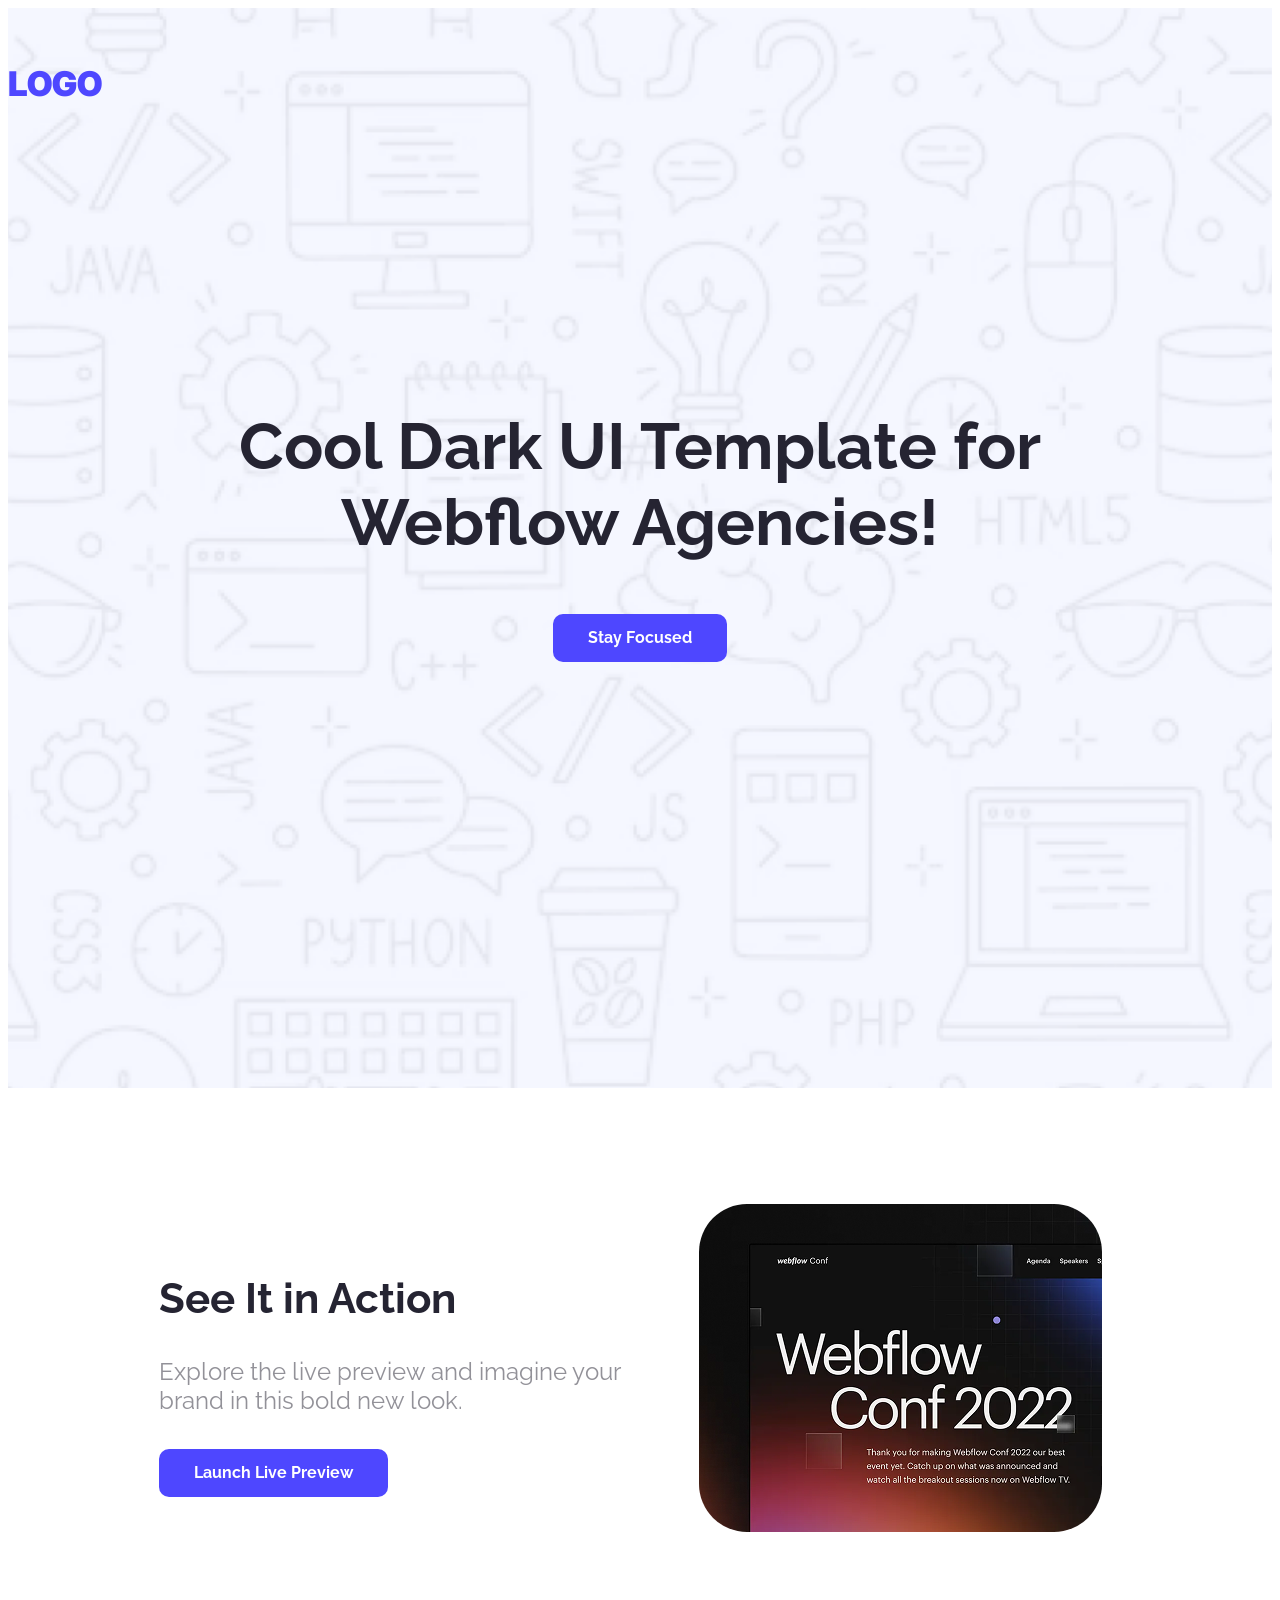
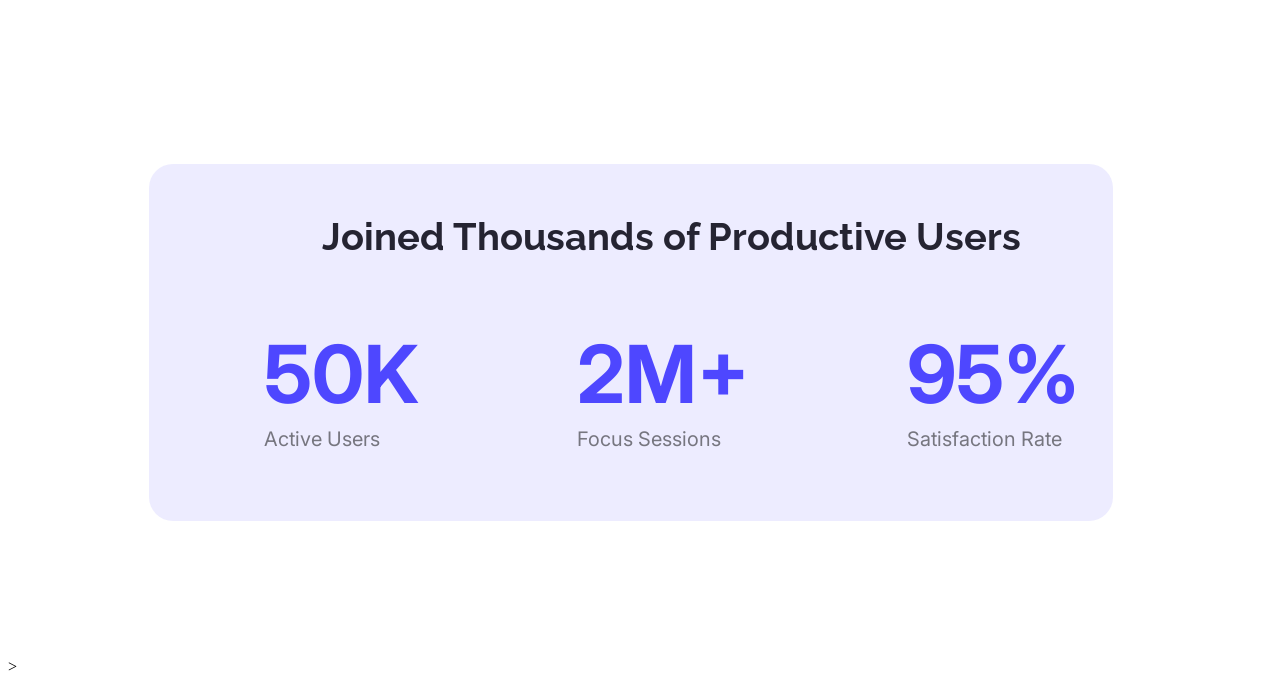
==== as.html @ eee3c975 "first commit" ====
<!DOCTYPE html>
<html lang="en">
<head>
    <meta charset="UTF-8">
    <meta name="viewport" content="width=device-width, initial-scale=1.0">
    <link rel="shortcut icon" href="Assets/as.webp" type="image/x-icon">
    <title>Assignment</title>
    <link rel="stylesheet" href="style/as.css">
<link rel="preconnect" href="https://fonts.googleapis.com">
<link rel="preconnect" href="https://fonts.gstatic.com" crossorigin>
<link href="https://fonts.googleapis.com/css2?family=Inter:ital,opsz,wght@0,14..32,100..900;1,14..32,100..900&family=Open+Sans:ital,wght@0,300..800;1,300..800&family=Raleway:ital,wght@0,100..900;1,100..900&display=swap" rel="stylesheet">
</head>
<body>
    <header>
<section class="main-sec">
    <div class="bg-img">
<div class="logo-sign-div">
    <h2 class="inter">LOGO</h2>
    <button class="bt-title">Sign  Up</button>
</div>
<div class="m-title">
    <h1 class="title">Cool Dark UI Template for Webflow Agencies!</h1>
    <button class="bt-col">Stay Focused</button>
</div>
    </div>
</section>
    </header>
<main>
<section>
    <div class="parent-img-title">
        <div class="first-div">
            <h2 class="first-title">See It in Action</h2>
            <h4 class="first-description">Explore the live preview and imagine 
                your brand in this bold new look.</h4>
            <button class="first-btn">Launch Live Preview</button>
              
        </div>
      <div class="img-div"><img src="Assets/wc-mini.png" alt=""></div>
    </div>
</section>
<section class="main-parent">
<div class="parent-third-section">
    <div class="third-title">Joined Thousands of Productive Users</div>
    <div class="second-third-section">
        <div  class="last-div">
       <h1 class="third-big-title">50K</h1>
        <p class="third-description">Active Users</p> 
    </div>
    <div  class="last-div">
      <h1 class="third-big-title">2M+</h1>
        <p  class="third-description">Focus Sessions</p> 
        </div>
    
    <div  class="last-div">
       <h1 class="third-big-title">95%</h1>
        <p class="third-description">Satisfaction Rate</p>
    </div>

    </div>
</div>
</section>

</main>
<footer>

</footer>


</body>
</html>>
---- style/as.css ----
.bg-img{
    background-image: url(../Assets/Hero-bg.png); 
    width: 100%;
    height: 1080px;
    background-position: center;
    background-size: cover;
    
}
.main-sec{
    width: 100%;
    /* min-height: 1600px; */
}
.logo-sign-div{
    width: 1540px;
    /* max-width: 0%; */
    margin: 0 auto;
    display: flex;
    align-items: center;
    justify-content: space-between;
    height: 150px;
}
/* .web-name{
    padding-left: 0;
} */


.inter {
  font-family: "Inter", sans-serif;
  /* font-optical-sizing: auto; */
  font-weight: 900;
  font-size: 34px;
  font-style: normal;
  color: #4E47FF;
}
.bt-col{
      width: 174px;
      display: flex;
    height: 48px;
    gap: 16px;
    border-radius: 10px;
    background-color: #4E47FF;
    color: #FFFFFF;
    border: none;
  font-family: "Raleway", sans-serif;
  font-weight: bold;
  font-style: normal; 
  justify-content: center;
  align-items: center;
     font-size: 16px;
}

.bt-title{
    display: flex;
    width: 136px;
    height: 48px;
    gap: 16px;
    font-size: 16px;
    border-radius: 10px;
    background-color: #4E47FF;
    color: #FFFFFF;
    border: none;
    align-items: center;
    justify-content: center;
  font-family: "Raleway", sans-serif;
  font-weight: bold;
  font-style: normal;
}
.title{
  font-family: "Raleway", sans-serif;
  font-size: 65px;
  font-weight: bold;
  font-style: normal;
  width: 905px;
  height: 152px;
  color: #252432;
   
}
.m-title{
    display: flex;
  width: 100%;
    height: 700px;
   justify-content: center;
   text-align: center;
   align-items: center;
flex-direction: column;
}
/* first style */
.first-description{
      font-family: "Raleway", sans-serif;
  font-size: 24px;
  font-weight: 400;
  font-style: normal;
  width: 517px;
  height: 60px;
  color: rgba(37, 36, 50, 0.5);
}
.first-title{
       font-family: "Raleway", sans-serif;
  font-size: 42px;
  font-weight: bold;
  font-style: normal;
  width: 517px;
  height: 49px;
  color: #252432;
}

.first-btn{
      display: flex;
    width: 229px;
    height: 48px;
    gap: 10px;
    font-size: 16px;
    border-radius: 10px;
    background-color: #4E47FF;
    color: #FFFFFF;
    border: none;
    align-items: center;
    justify-content: center;
  font-family: "Raleway", sans-serif;
  font-weight: bold;
  font-style: normal;
  line-height: 150%;
}
/* .first-div{
    
} */

.img-div{
    width: 403px;
    height: 328px;
    overflow: hidden;
    border-radius: 48px;
}

.img-div img{
    width: 100%;
    height: 100%;
    
}
.parent-img-title{
         display: flex;
    justify-content: space-around;
    align-items: center;
   padding-left: 140px;
   padding-right: 159px;
   padding-bottom: 116px;
   padding-top: 116px;

     
}
.parent-third-section{
    background-color:rgba(78, 71, 255, 0.1);
    padding-left: 80px;
    padding-left: 80px;
    padding-top: 50px;
    padding-bottom: 50px;
    justify-content: center;
    align-items: center;
    border-radius: 24px;
}
.main-parent{
    padding-top: 116px;
    padding-bottom: 137px;
    padding-left: 141px;
    padding-right: 159px;
}



.third-title{
    font-family: "Raleway", sans-serif;
  font-weight: bold;
  font-size: 38px;
  font-style: normal;
  color: #252432;
  /* width: 856px;
  height: 45px; */
  display: flex;
  align-items: center;
  justify-content: center;
  
}
.second-third-section{
   
display: flex;
gap: 158px ;

justify-content: center;


}

.third-big-title{
    font-weight: bold;
    font-size: 80px;
    font-family: "Inter", sans-serif;
    color: #4E47FF;
    margin-bottom: 0px;
}
.third-description{
    margin-top: 0px;
    font-family: "Inter", sans-serif;
    font-size: 20px;
    color:rgba(0, 0, 0, 0.5);
    font-weight: 400;
}

.last-div{
   gap: 5px;
   display: flex;
   flex-direction: column;
}
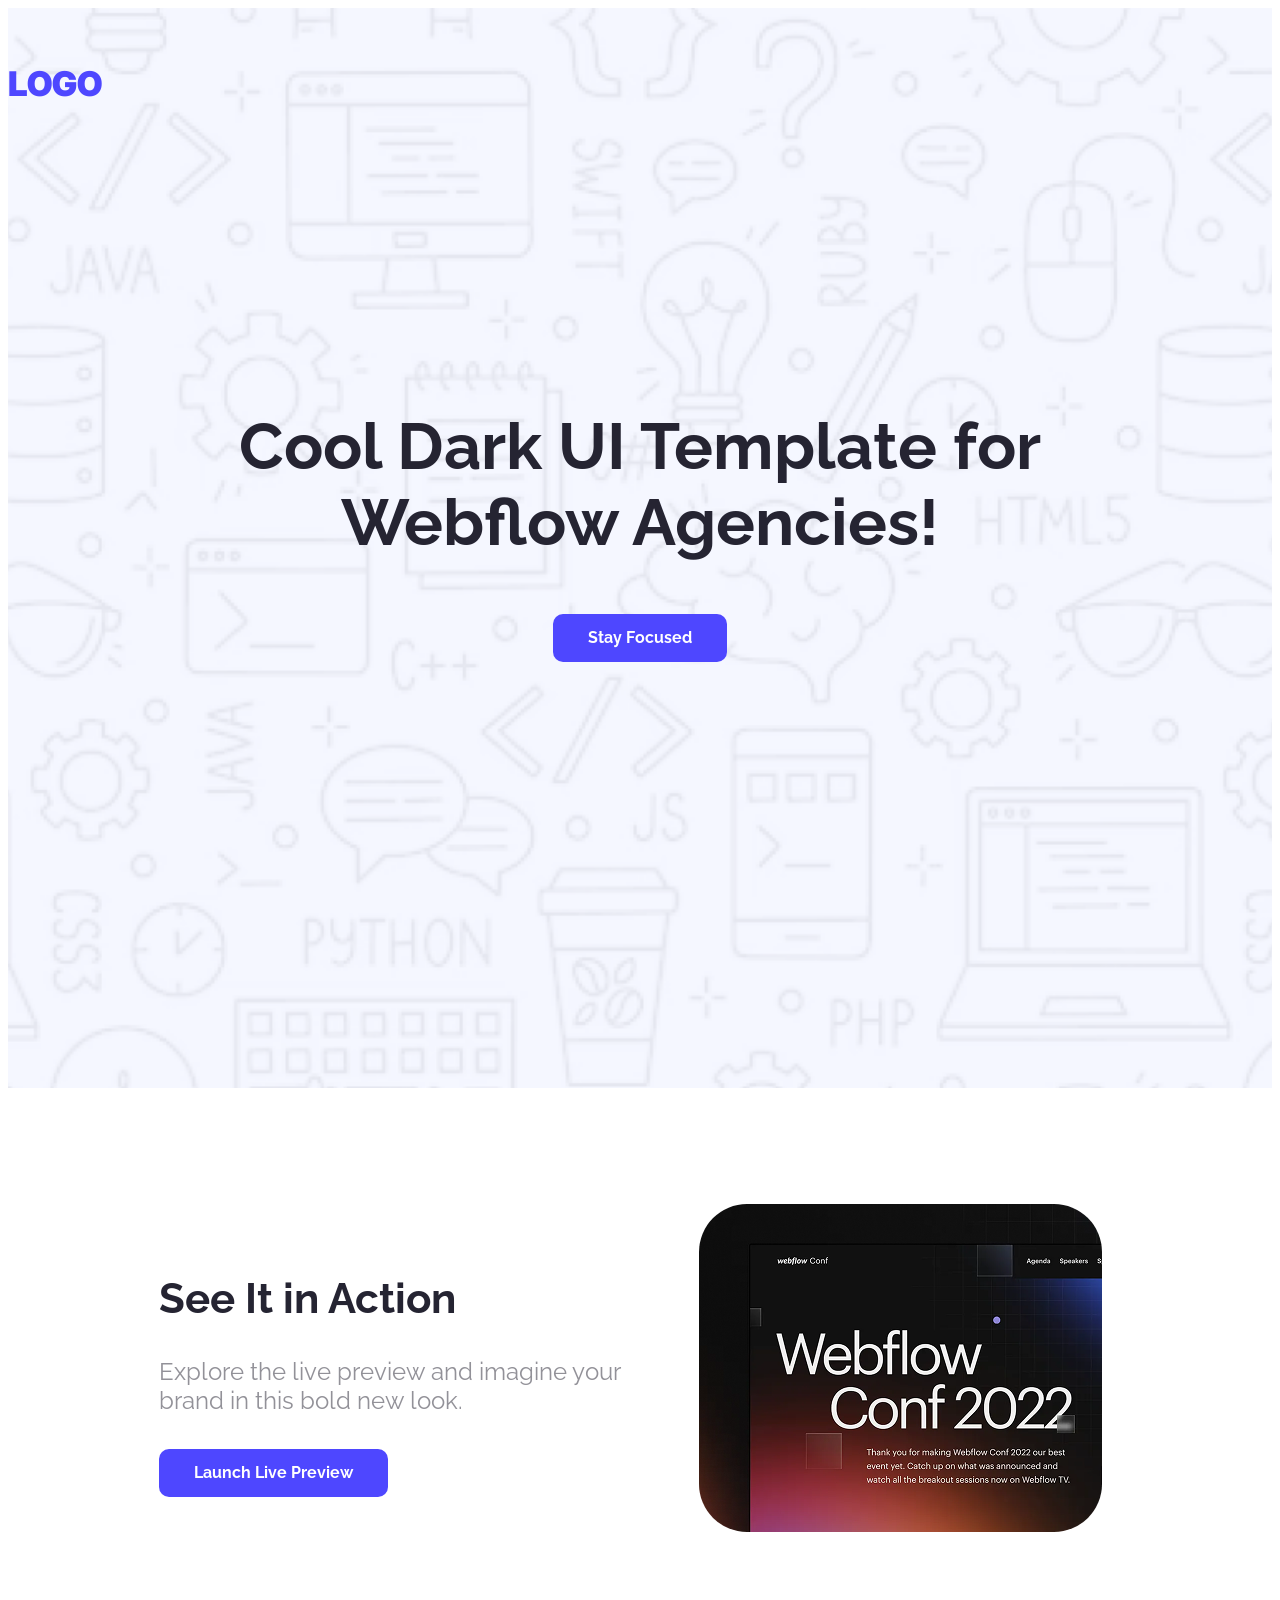
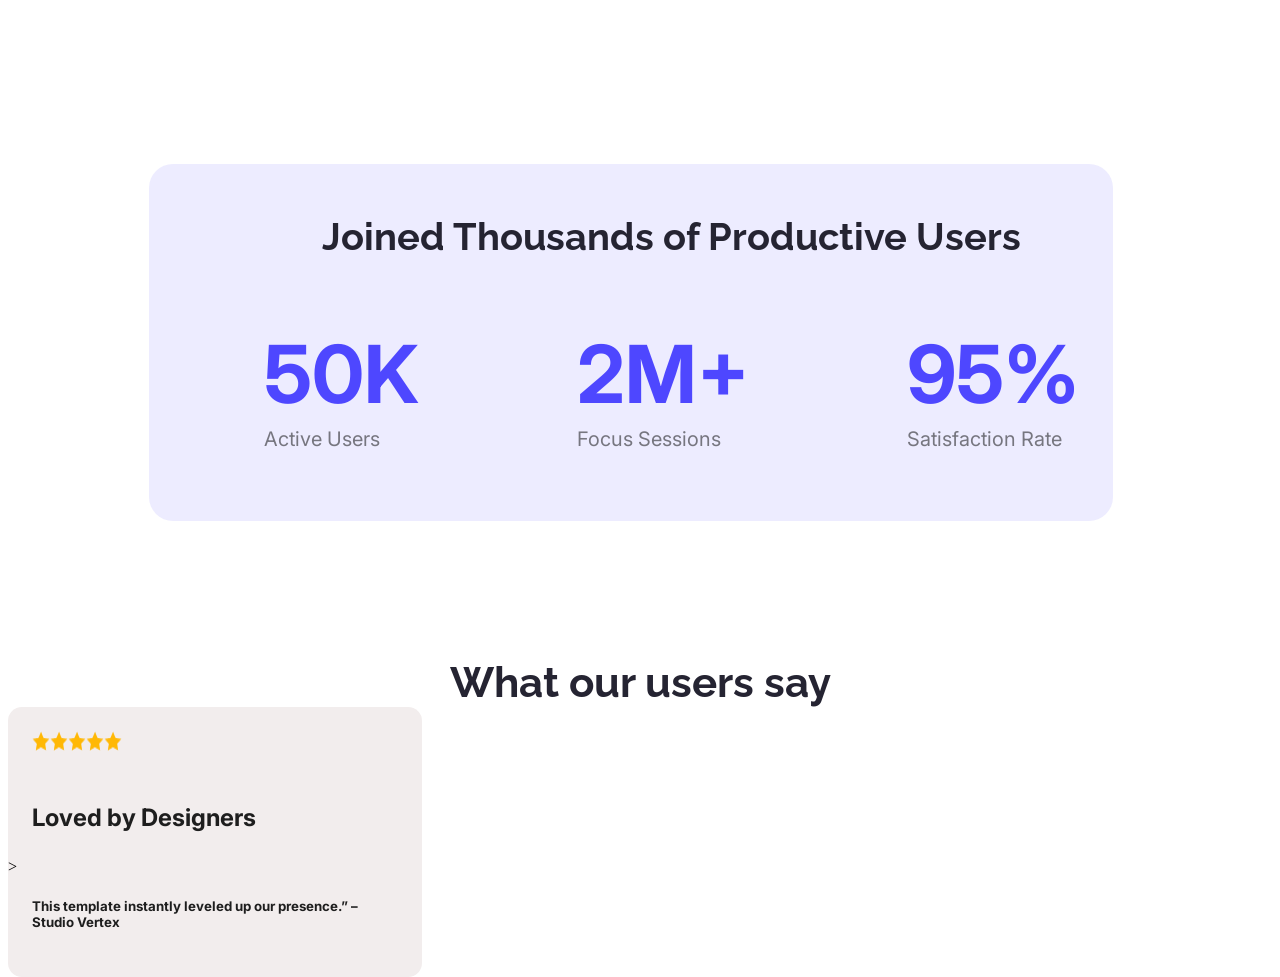
==== commit bff1e085: "add card" ====
--- a/as.html
+++ b/as.html
@@ -59,6 +59,25 @@
     </div>
 </div>
 </section>
+<section>
+    <div class="main-card">
+    <div class="fourth-section-title">What our users say</div>
+    <div class="main-second-section">
+        <div class="main-icon">
+        <img src="Assets/icon-star.png" alt="">
+<img src="Assets/icon-star.png" alt="">
+<img src="Assets/icon-star.png" alt="">
+<img src="Assets/icon-star.png" alt="">
+<img src="Assets/icon-star.png" alt="">
+</div>
+<div class="fourth-section-icon"><h1>Loved by Designers</h1></div>
+<div class="fourth-section-second-title"><h5>This template instantly leveled up our presence.” – Studio Vertex</h5></div>
+    </div>
+    </div>
+
+</section>
+
+
 
 </main>
 <footer>
--- a/style/as.css
+++ b/style/as.css
@@ -211,3 +211,61 @@
    flex-direction: column;
 }
 
+.main-second-section{
+  display: flex;
+  flex-direction: column;
+  justify-content: center;
+  width: 366px;
+   background-color: #F2EDED;
+   height: 243px;
+padding-bottom: 24px;
+padding-left: 24px;
+padding-right: 24px;
+padding-top: 24px;
+border-radius: 14px;
+gap: 24px;
+margin: 0%;
+
+}
+
+
+.fourth-section-title{
+      font-family: "Raleway", sans-serif;
+      font-weight: bold;
+      font-size: 42px;
+      display: flex;
+      justify-content: center;
+      color: #252432;
+
+}
+.fourth-section-icon{
+  display: flex;
+      font-family: "Inter", sans-serif;
+      font-weight: 300;
+      /* font-size: 24px; */
+      color: #1E1E1E;
+    
+
+}
+.fourth-section-second-title{
+  font-family: "Inter", sans-serif;
+  display: flex;
+  /* font-weight: 900; */
+  color: #1E1E1E;
+}
+.main-card{
+  display: flex;
+  flex-direction: column;
+     
+height: 200px;
+  
+}
+.main-icon{
+width: 20px;
+  min-height: 20px;
+  display: flex;
+  flex-direction: row;
+  margin-bottom: 8px;
+  
+
+}
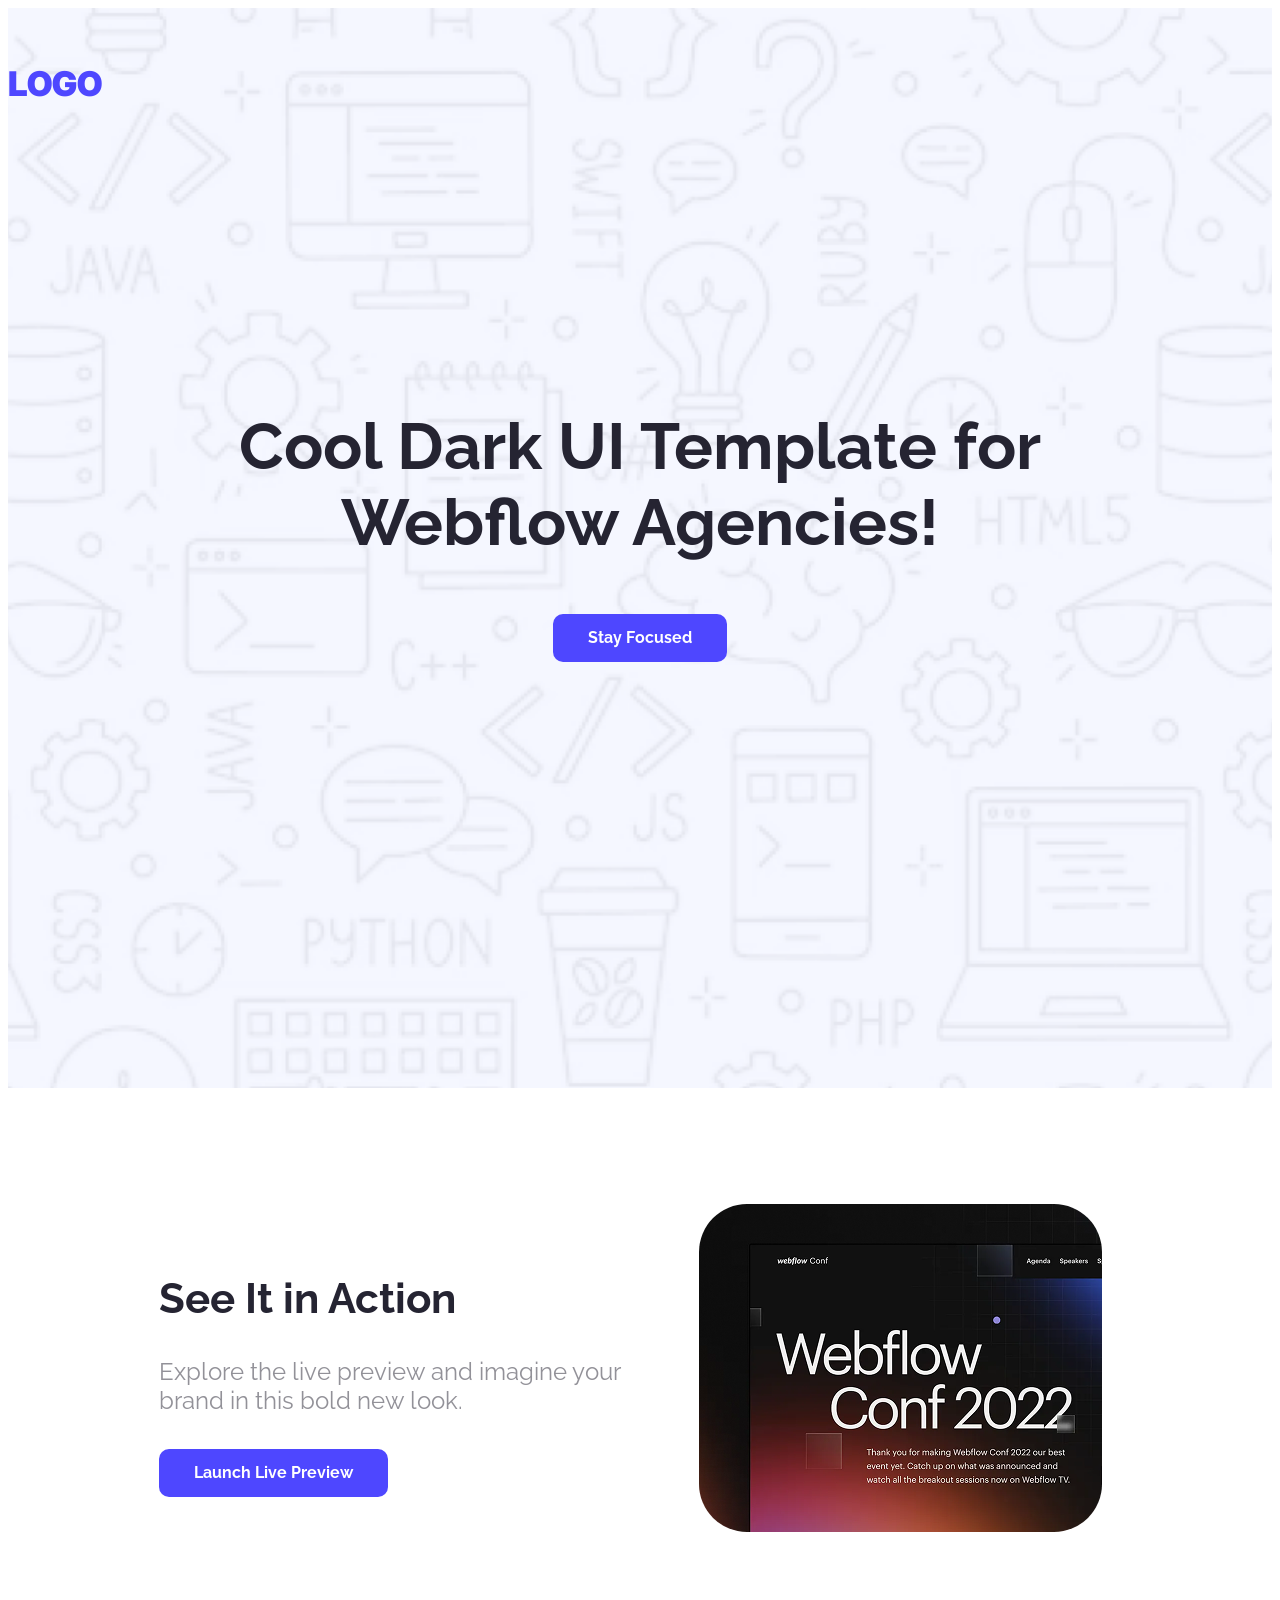
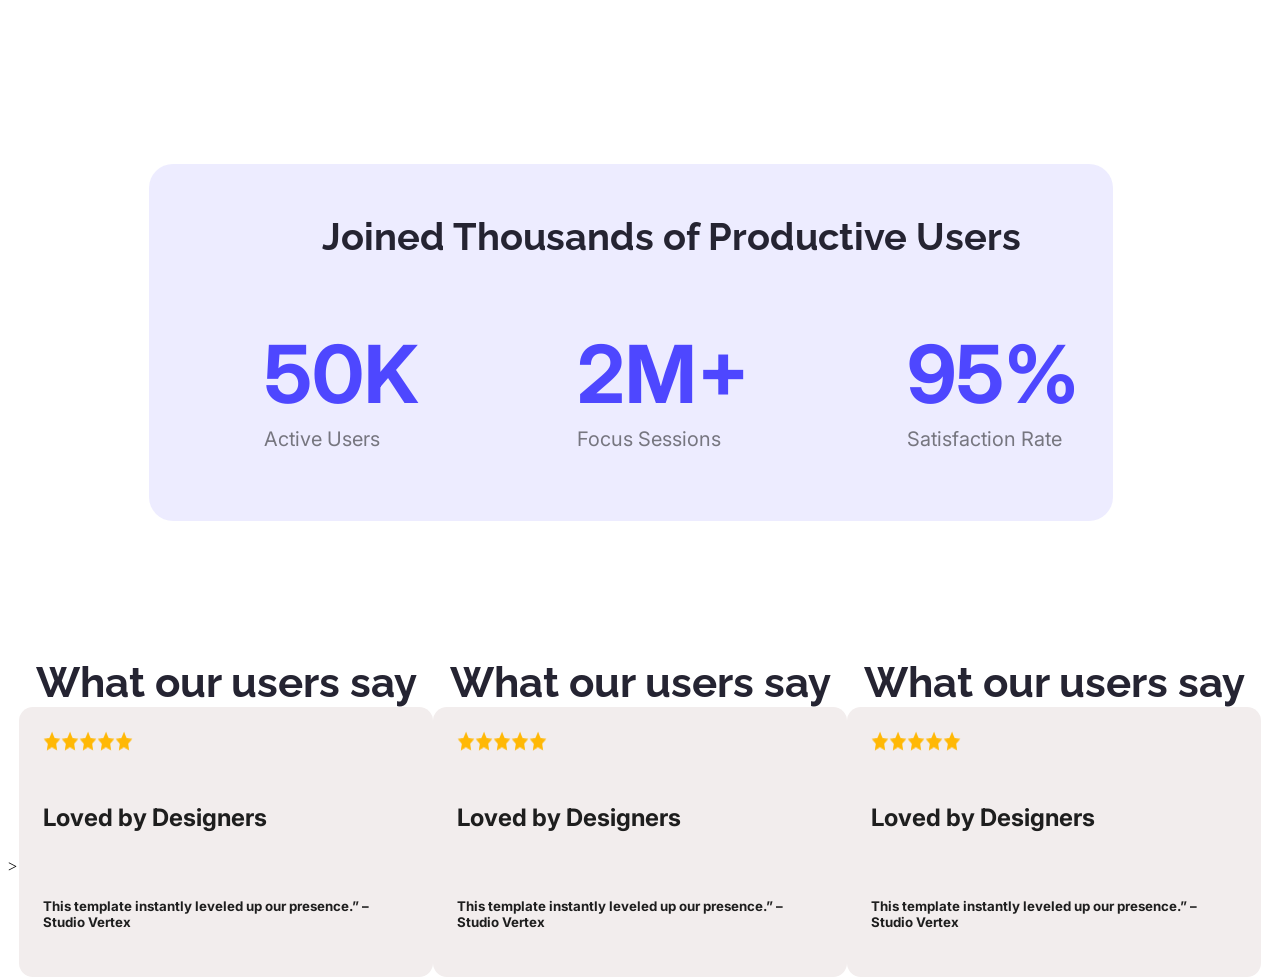
==== commit 8cb002e1: "add card" ====
--- a/as.html
+++ b/as.html
@@ -59,8 +59,41 @@
     </div>
 </div>
 </section>
-<section>
+<section class="container">
     <div class="main-card">
+    <div class="fourth-section-title">What our users say</div>
+    <div class="main-second-section">
+        <div class="main-icon">
+        <img src="Assets/icon-star.png" alt="">
+<img src="Assets/icon-star.png" alt="">
+<img src="Assets/icon-star.png" alt="">
+<img src="Assets/icon-star.png" alt="">
+<img src="Assets/icon-star.png" alt="">
+</div>
+<div class="fourth-section-icon"><h1>Loved by Designers</h1></div>
+<div class="fourth-section-second-title"><h5>This template instantly leveled up our presence.” – Studio Vertex</h5></div>
+    </div>
+    </div>
+
+
+
+     <div class="main-card">
+    <div class="fourth-section-title">What our users say</div>
+    <div class="main-second-section">
+        <div class="main-icon">
+        <img src="Assets/icon-star.png" alt="">
+<img src="Assets/icon-star.png" alt="">
+<img src="Assets/icon-star.png" alt="">
+<img src="Assets/icon-star.png" alt="">
+<img src="Assets/icon-star.png" alt="">
+</div>
+<div class="fourth-section-icon"><h1>Loved by Designers</h1></div>
+<div class="fourth-section-second-title"><h5>This template instantly leveled up our presence.” – Studio Vertex</h5></div>
+    </div>
+    </div>
+
+
+     <div class="main-card">
     <div class="fourth-section-title">What our users say</div>
     <div class="main-second-section">
         <div class="main-icon">
--- a/style/as.css
+++ b/style/as.css
@@ -268,4 +268,10 @@
   margin-bottom: 8px;
   
 
+}
+
+.container{
+  display: flex;
+  align-items: center;
+  justify-content: center;
 }
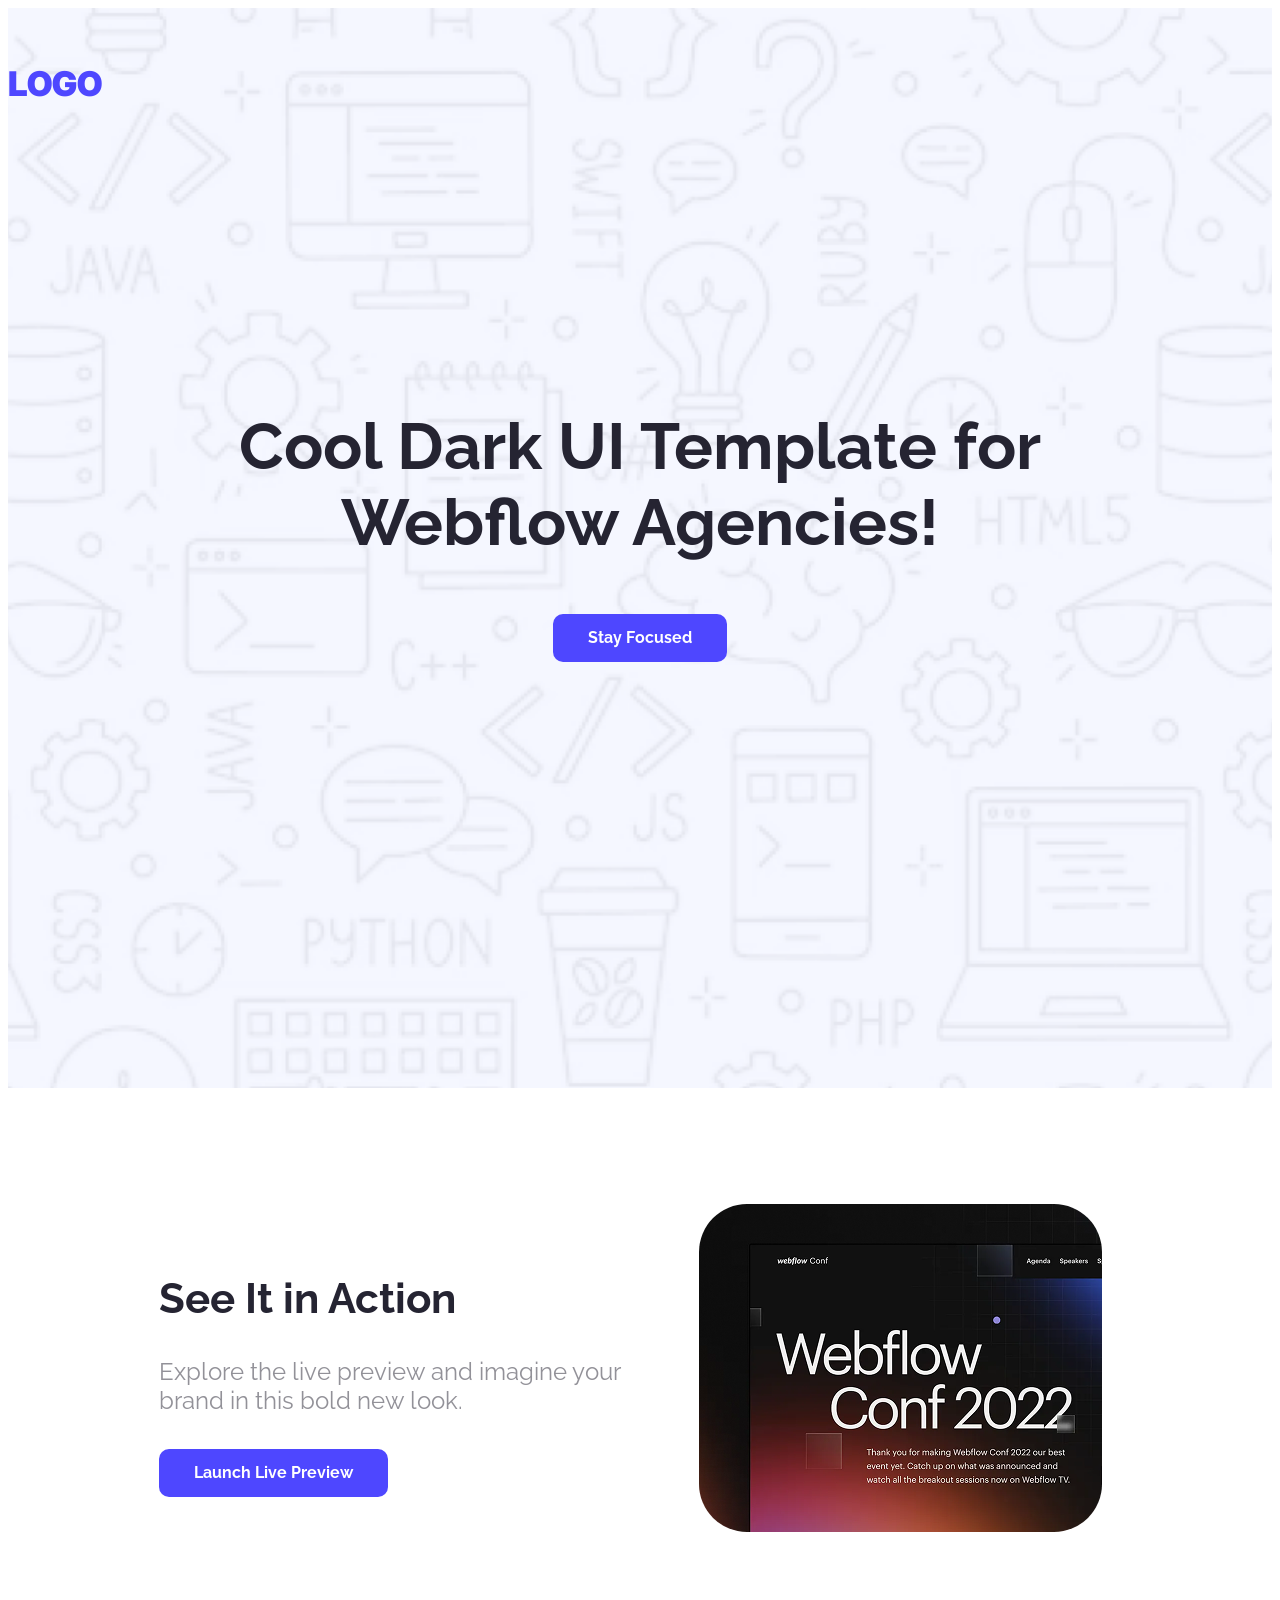
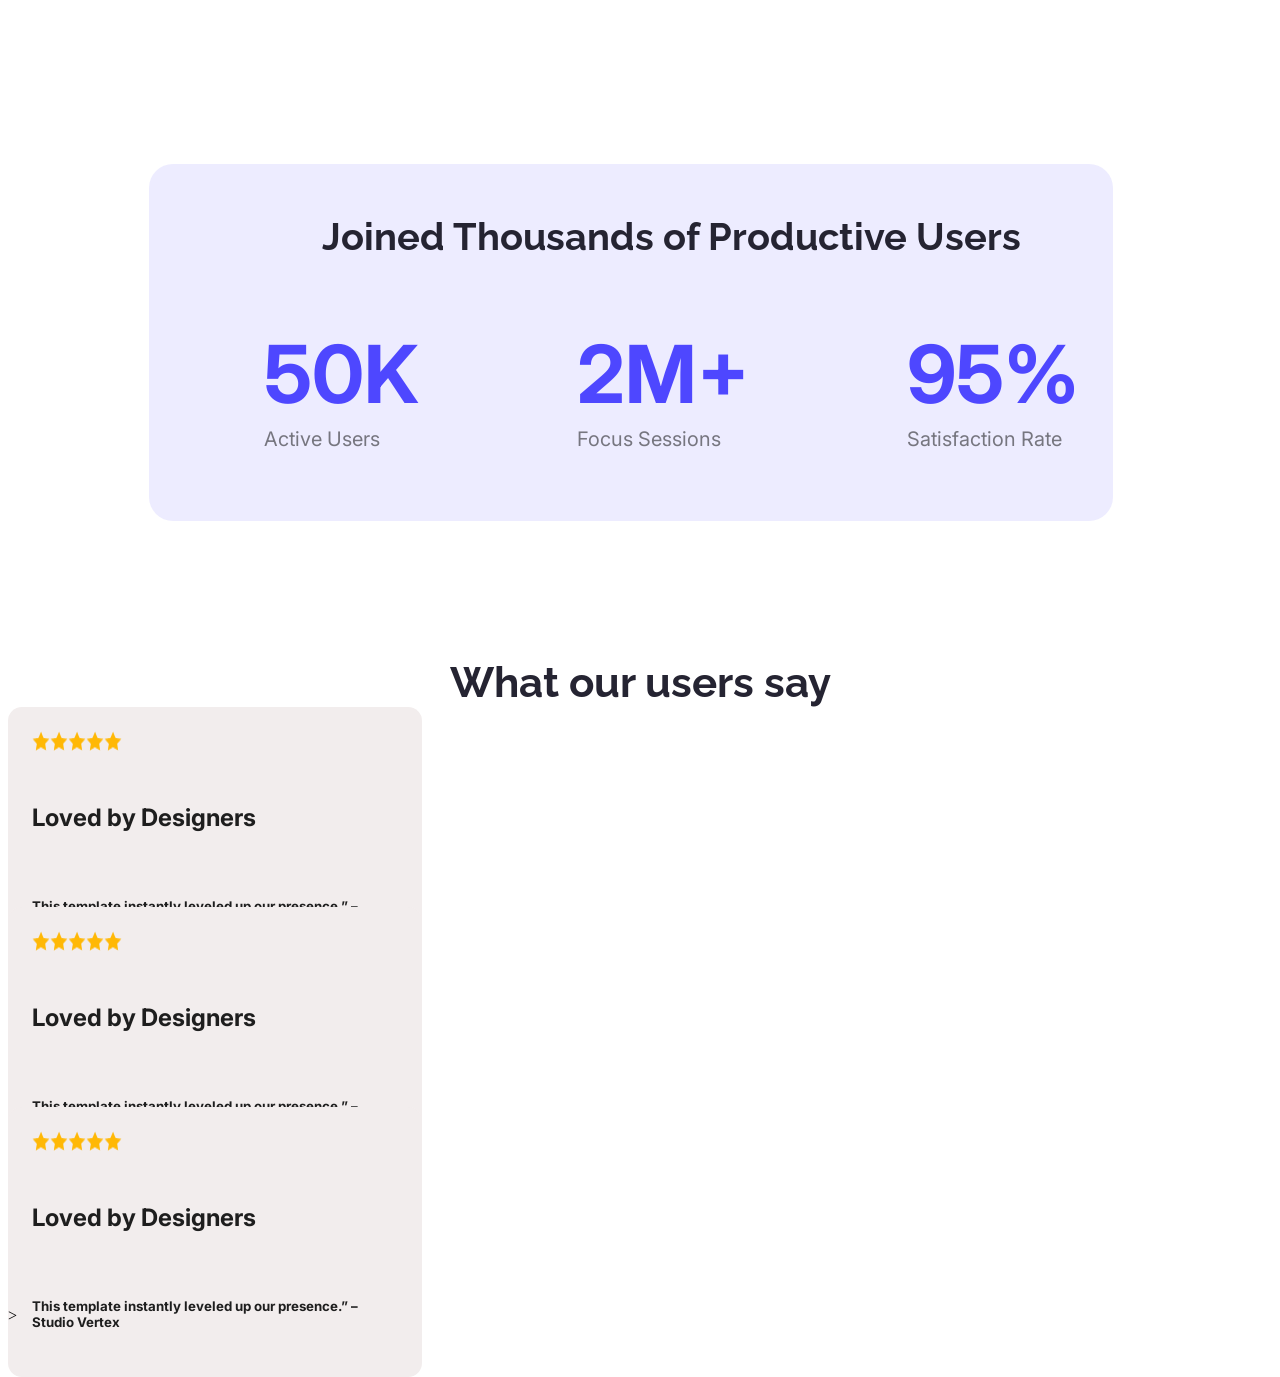
==== commit 748ca044: "add gap" ====
--- a/as.html
+++ b/as.html
@@ -59,9 +59,12 @@
     </div>
 </div>
 </section>
-<section class="container">
+<section class="section-container">
+        <div class="fourth-section-title">What our users say</div>
+
+    <div class="container">
+
     <div class="main-card">
-    <div class="fourth-section-title">What our users say</div>
     <div class="main-second-section">
         <div class="main-icon">
         <img src="Assets/icon-star.png" alt="">
@@ -78,7 +81,7 @@
 
 
      <div class="main-card">
-    <div class="fourth-section-title">What our users say</div>
+    <!-- <div class="fourth-section-title">What our users say</div> -->
     <div class="main-second-section">
         <div class="main-icon">
         <img src="Assets/icon-star.png" alt="">
@@ -94,7 +97,7 @@
 
 
      <div class="main-card">
-    <div class="fourth-section-title">What our users say</div>
+    <!-- <div class="fourth-section-title">What our users say</div> -->
     <div class="main-second-section">
         <div class="main-icon">
         <img src="Assets/icon-star.png" alt="">
@@ -107,7 +110,7 @@
 <div class="fourth-section-second-title"><h5>This template instantly leveled up our presence.” – Studio Vertex</h5></div>
     </div>
     </div>
-
+</div>
 </section>
 
 
--- a/style/as.css
+++ b/style/as.css
@@ -269,9 +269,15 @@
   
 
 }
+check
 
 .container{
   display: flex;
   align-items: center;
   justify-content: center;
+  gap: 30px;
+}
+
+.section-container{
+  gap: 30px;
 }
